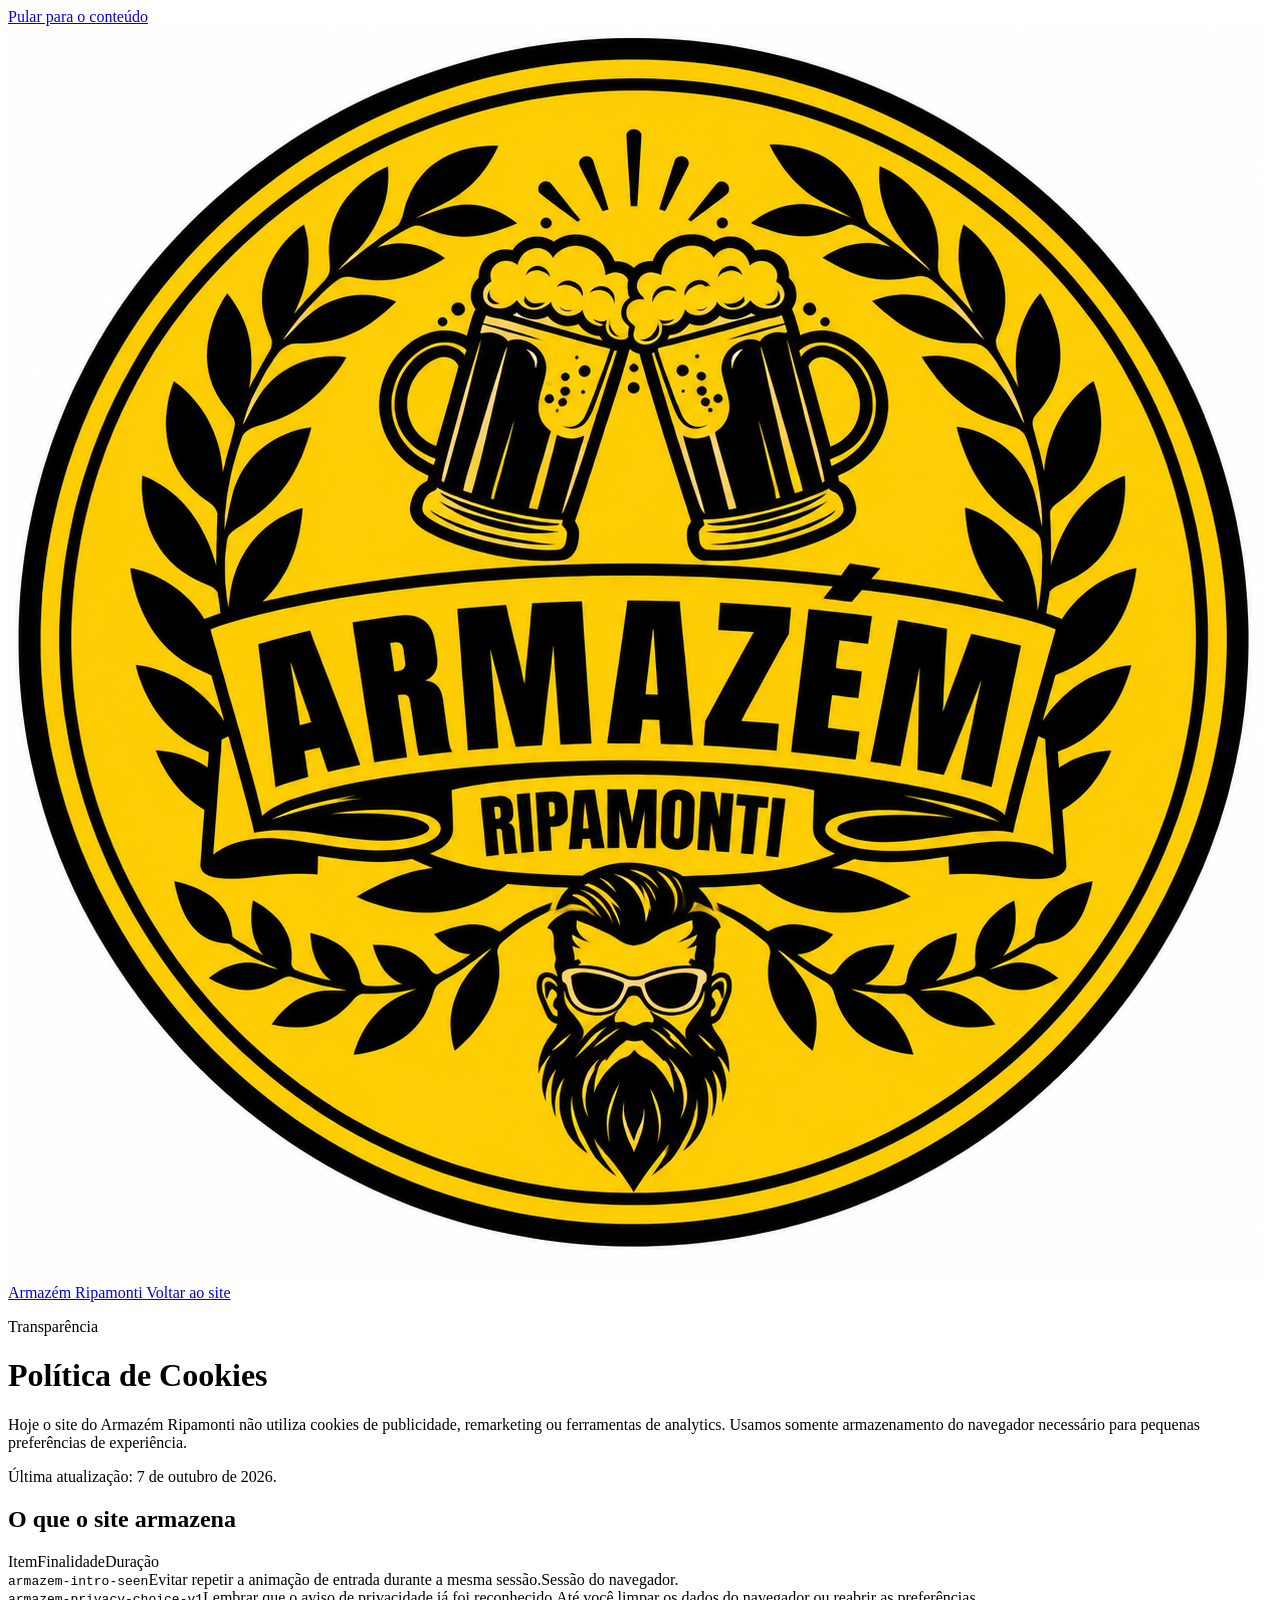
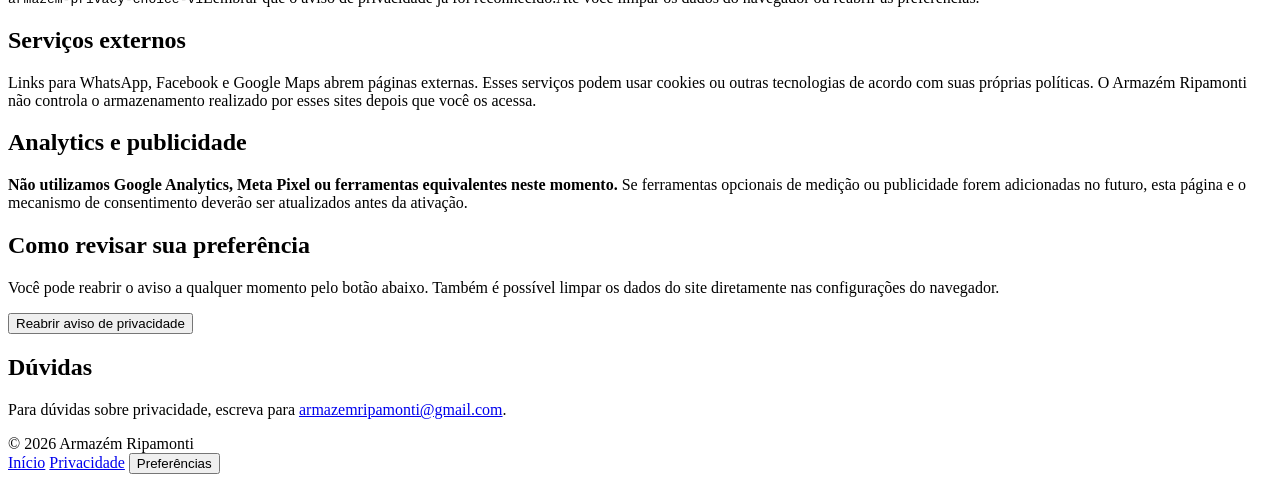
==== cookies.html @ f47b5858 "feat: add cookie policy page" ====
<!doctype html>
<html lang="pt-BR">
<head>
  <meta charset="utf-8">
  <meta name="viewport" content="width=device-width, initial-scale=1">
  <meta name="theme-color" content="#080808">
  <meta name="robots" content="noindex,follow">
  <title>Política de Cookies | Armazém Ripamonti</title>
  <meta name="description" content="Política de Cookies e armazenamento local do Armazém Ripamonti.">
  <link rel="canonical" href="https://armazemripamonti.com.br/cookies.html">
  <link rel="icon" href="assets/img/logo-armazem-ripamonti-icone.png">
  <link rel="apple-touch-icon" href="assets/img/logo-armazem-ripamonti-icone.png">
  <link rel="stylesheet" href="assets/css/legal.css?v=20261007-1">
</head>
<body>
  <a class="skip-link" href="#conteudo">Pular para o conteúdo</a>
  <header class="legal-header">
    <a class="legal-brand" href="/" aria-label="Voltar ao Armazém Ripamonti">
      <img src="assets/img/logo-armazem-ripamonti-redondo.png" alt="Armazém Ripamonti" width="1254" height="1254">
      <span>Armazém Ripamonti</span>
    </a>
    <a class="legal-back" href="/">Voltar ao site</a>
  </header>

  <main class="legal-shell" id="conteudo">
    <p class="eyebrow">Transparência</p>
    <h1>Política de Cookies</h1>
    <p class="legal-lead">Hoje o site do Armazém Ripamonti não utiliza cookies de publicidade, remarketing ou ferramentas de analytics. Usamos somente armazenamento do navegador necessário para pequenas preferências de experiência.</p>
    <p class="legal-updated">Última atualização: 7 de outubro de 2026.</p>

    <section>
      <h2>O que o site armazena</h2>
      <div class="data-table" role="table" aria-label="Armazenamento utilizado pelo site">
        <div class="data-row data-head" role="row"><span role="columnheader">Item</span><span role="columnheader">Finalidade</span><span role="columnheader">Duração</span></div>
        <div class="data-row" role="row"><span role="cell"><code>armazem-intro-seen</code></span><span role="cell">Evitar repetir a animação de entrada durante a mesma sessão.</span><span role="cell">Sessão do navegador.</span></div>
        <div class="data-row" role="row"><span role="cell"><code>armazem-privacy-choice-v1</code></span><span role="cell">Lembrar que o aviso de privacidade já foi reconhecido.</span><span role="cell">Até você limpar os dados do navegador ou reabrir as preferências.</span></div>
      </div>
    </section>

    <section>
      <h2>Serviços externos</h2>
      <p>Links para WhatsApp, Facebook e Google Maps abrem páginas externas. Esses serviços podem usar cookies ou outras tecnologias de acordo com suas próprias políticas. O Armazém Ripamonti não controla o armazenamento realizado por esses sites depois que você os acessa.</p>
    </section>

    <section>
      <h2>Analytics e publicidade</h2>
      <p><strong>Não utilizamos Google Analytics, Meta Pixel ou ferramentas equivalentes neste momento.</strong> Se ferramentas opcionais de medição ou publicidade forem adicionadas no futuro, esta página e o mecanismo de consentimento deverão ser atualizados antes da ativação.</p>
    </section>

    <section>
      <h2>Como revisar sua preferência</h2>
      <p>Você pode reabrir o aviso a qualquer momento pelo botão abaixo. Também é possível limpar os dados do site diretamente nas configurações do navegador.</p>
      <button class="legal-action" type="button" data-privacy-open>Reabrir aviso de privacidade</button>
    </section>

    <section>
      <h2>Dúvidas</h2>
      <p>Para dúvidas sobre privacidade, escreva para <a href="mailto:armazemripamonti@gmail.com">armazemripamonti@gmail.com</a>.</p>
    </section>
  </main>

  <footer class="legal-footer">
    <span>© <span id="year"></span> Armazém Ripamonti</span>
    <nav aria-label="Links legais">
      <a href="/">Início</a>
      <a href="privacidade.html">Privacidade</a>
      <button type="button" data-privacy-open>Preferências</button>
    </nav>
  </footer>

  <aside class="privacy-banner" id="privacyBanner" role="dialog" aria-label="Aviso de privacidade e cookies" hidden>
    <div>
      <strong>Privacidade sem enrolação.</strong>
      <p>Usamos apenas armazenamento essencial do navegador para lembrar preferências. Não usamos cookies de publicidade ou analytics neste momento.</p>
    </div>
    <div class="privacy-actions">
      <a href="privacidade.html">Privacidade</a>
      <button type="button" data-privacy-accept>Entendi</button>
    </div>
  </aside>

  <script src="assets/js/consent.js?v=20261007-1"></script>
  <script>document.getElementById('year').textContent=new Date().getFullYear();</script>
</body>
</html>
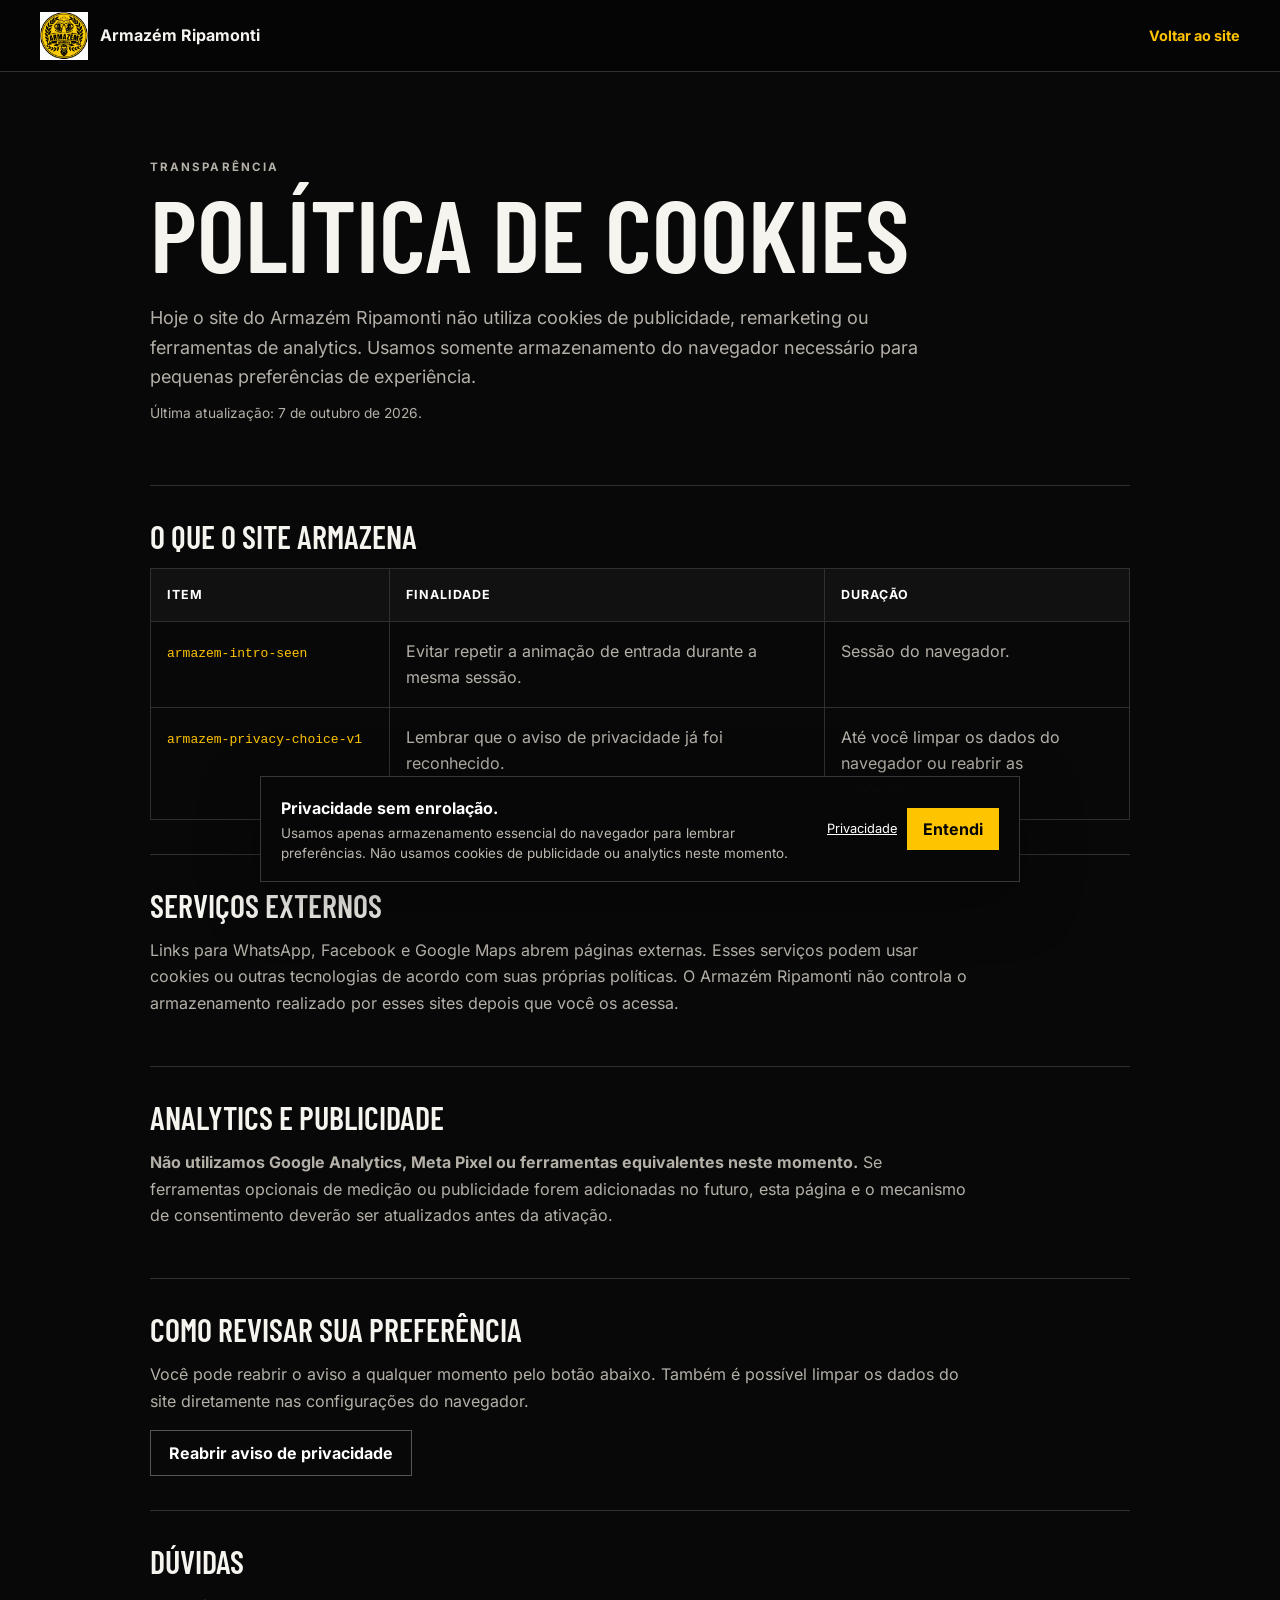
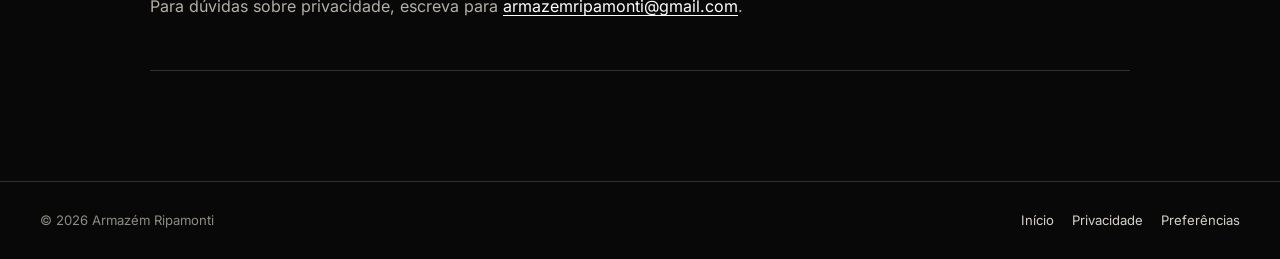
==== commit 6267ddcf: "fix: finalize privacy notice and Facebook accessibility QA" ====
--- a/cookies.html
+++ b/cookies.html
@@ -79,7 +79,7 @@
     </div>
   </aside>
 
-  <script src="assets/js/consent.js?v=20261007-1"></script>
+  <script src="assets/js/consent.js?v=20261007-final-qa-1"></script>
   <script>document.getElementById('year').textContent=new Date().getFullYear();</script>
 </body>
 </html>
--- a/assets/css/legal.css
+++ b/assets/css/legal.css
@@ -0,0 +1,63 @@
+@font-face{font-family:"Barlow Condensed";font-style:normal;font-weight:600;font-display:swap;src:url("../fonts/barlow-condensed-600-latin.woff2") format("woff2")}
+@font-face{font-family:"Inter";font-style:normal;font-weight:400 700;font-display:swap;src:url("../fonts/inter-latin.woff2") format("woff2")}
+:root{--black:#080808;--surface:#141414;--line:#303030;--text:#f6f4ef;--muted:#b4b0a8;--yellow:#ffc400;--green:#25D366;--max:980px}
+*{box-sizing:border-box}
+html{background:var(--black);color:var(--text);scroll-behavior:smooth}
+body{margin:0;background:var(--black);color:var(--text);font-family:"Inter",system-ui,sans-serif;line-height:1.65}
+a{color:inherit}
+button{font:inherit}
+.skip-link{position:fixed;z-index:50;top:8px;left:8px;padding:10px 14px;background:var(--yellow);color:#050505;transform:translateY(-180%)}
+.skip-link:focus{transform:none}
+.legal-header{min-height:72px;padding:10px max(20px,calc((100vw - 1200px)/2));display:flex;align-items:center;gap:24px;border-bottom:1px solid var(--line);background:#050505}
+.legal-brand{display:flex;align-items:center;gap:12px;text-decoration:none;font-weight:800}
+.legal-brand img{width:48px;height:48px;object-fit:contain}
+.legal-back{margin-left:auto;color:var(--yellow);font-size:.9rem;font-weight:800;text-decoration:none}
+.legal-shell{width:min(var(--max),calc(100% - 40px));margin:0 auto;padding:86px 0 110px}
+.eyebrow{margin:0 0 10px;color:var(--yellow);font-size:.72rem;font-weight:800;text-transform:uppercase;letter-spacing:.18em}
+.legal-shell h1,.not-found h1{font-family:"Barlow Condensed",Impact,sans-serif;font-size:clamp(3.5rem,8vw,6.5rem);line-height:.88;margin:0;text-transform:uppercase}
+.legal-lead{max-width:780px;margin:26px 0 10px;color:#dedbd3;font-size:1.12rem}
+.legal-updated{margin:0 0 60px;color:#817e78;font-size:.86rem}
+.legal-shell section{padding:34px 0;border-top:1px solid var(--line)}
+.legal-shell section:last-child{border-bottom:1px solid var(--line)}
+.legal-shell h2{font-family:"Barlow Condensed",Impact,sans-serif;font-size:2rem;line-height:1;margin:0 0 16px;text-transform:uppercase}
+.legal-shell p{max-width:820px;color:var(--muted)}
+.legal-shell a{color:#fff;text-underline-offset:3px}
+.data-table{border:1px solid var(--line)}
+.data-row{display:grid;grid-template-columns:1.1fr 2fr 1.4fr}
+.data-row>span{min-width:0;padding:16px;border-right:1px solid var(--line);border-top:1px solid var(--line);color:var(--muted)}
+.data-row>span:last-child{border-right:0}
+.data-row:first-child>span{border-top:0}
+.data-head{background:#111;font-size:.78rem;font-weight:800;text-transform:uppercase;letter-spacing:.08em}
+.data-head>span{color:#fff}
+code{color:var(--yellow);overflow-wrap:anywhere}
+.legal-action{display:inline-flex;align-items:center;justify-content:center;min-height:46px;padding:0 18px;border:1px solid #555;background:transparent;color:#fff;font-weight:800;text-decoration:none;cursor:pointer}
+.legal-action:hover{border-color:var(--yellow)}
+.legal-action.primary{background:var(--yellow);border-color:var(--yellow);color:#050505}
+.legal-action.whatsapp{background:var(--green);border-color:var(--green);color:#050505}
+.legal-footer{padding:28px max(20px,calc((100vw - 1200px)/2));display:flex;align-items:center;gap:24px;border-top:1px solid var(--line);color:#8f8b84;font-size:.82rem}
+.legal-footer nav{margin-left:auto;display:flex;align-items:center;gap:18px;flex-wrap:wrap}
+.legal-footer a,.legal-footer button{padding:0;border:0;background:none;color:#d5d1c9;text-decoration:none;cursor:pointer}
+.privacy-banner{position:fixed;z-index:1000;left:50%;bottom:calc(18px + env(safe-area-inset-bottom,0px));width:min(760px,calc(100% - 28px));transform:translateX(-50%);display:flex;align-items:center;gap:24px;padding:18px 20px;border:1px solid #383838;background:rgba(8,8,8,.96);box-shadow:0 18px 60px rgba(0,0,0,.35);backdrop-filter:blur(16px)}
+.privacy-banner[hidden]{display:none}
+.privacy-banner strong{display:block;margin-bottom:3px;color:#fff}
+.privacy-banner p{margin:0;color:#bdb8af;font-size:.84rem;line-height:1.45}
+.privacy-actions{margin-left:auto;display:flex;align-items:center;gap:10px;flex:0 0 auto}
+.privacy-actions a{color:#fff;font-size:.8rem}
+.privacy-actions button{min-height:42px;padding:0 16px;border:0;background:var(--yellow);color:#050505;font-weight:900;cursor:pointer}
+.not-found-page{min-height:100svh;display:grid;place-items:center}
+.not-found{width:min(820px,calc(100% - 40px));padding:72px 0;text-align:center}
+.not-found>img{width:110px;height:110px;object-fit:contain;margin:0 auto 28px}
+.not-found p:not(.eyebrow){max-width:560px;margin:24px auto;color:var(--muted)}
+.not-found-actions{display:flex;justify-content:center;gap:10px;flex-wrap:wrap;margin-top:34px}
+@media(max-width:700px){
+  .legal-header{min-height:62px;padding:7px 14px}.legal-brand span{display:none}.legal-brand img{width:46px;height:46px}
+  .legal-shell{width:min(100% - 32px, var(--max));padding:64px 0 90px}
+  .legal-updated{margin-bottom:42px}
+  .data-row{grid-template-columns:1fr}.data-head{display:none}.data-row>span{border-right:0}
+  .data-row>span:first-child{color:#fff;font-weight:700}
+  .legal-footer{padding:26px 16px 110px;align-items:flex-start;flex-direction:column}
+  .legal-footer nav{margin-left:0}
+  .privacy-banner{align-items:stretch;flex-direction:column;gap:14px}
+  .privacy-actions{width:100%;margin-left:0}.privacy-actions button{margin-left:auto}
+}
+@media(prefers-reduced-motion:reduce){html{scroll-behavior:auto}}
